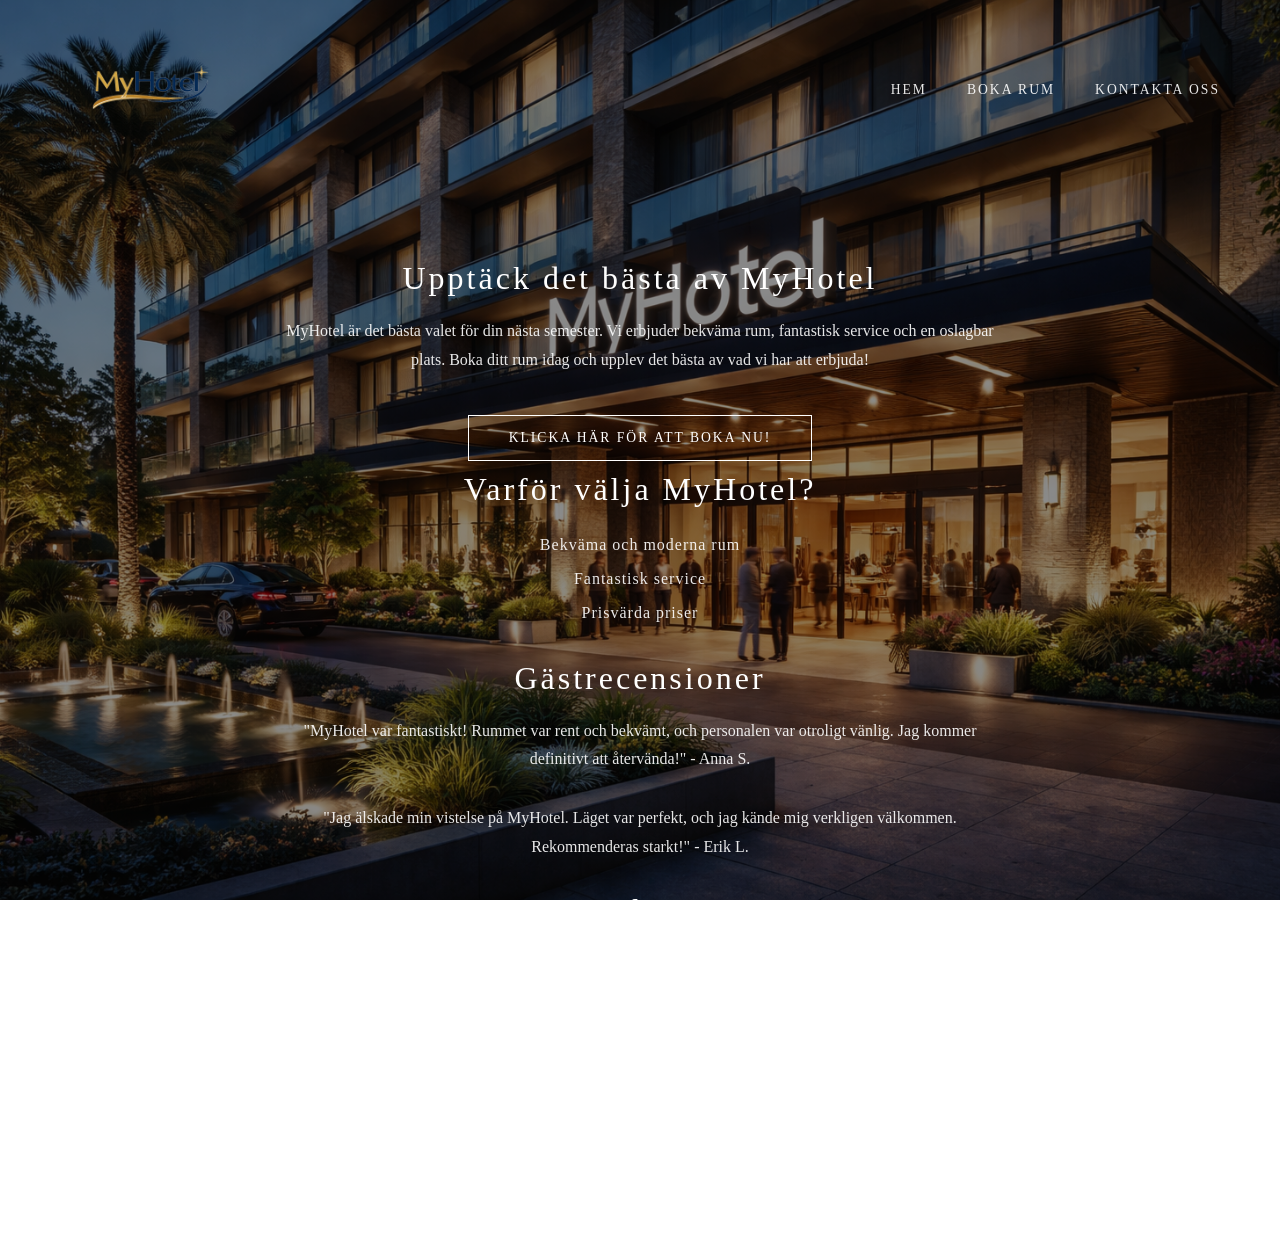
==== index.html @ addae260 "löste merge konflikt" ====
<!DOCTYPE html>
<html lang="sv">
<head>
    <meta charset="UTF-8">
    <meta name="viewport" content="width=device-width, initial-scale=1.0">
    <title>MyHotel</title>
    <link rel="stylesheet" href="styles.css">
</head>
<body>
    <header>
        <img src="img/logo.png" alt="MyHotel logga">
        <li>
            <a href="index.html">Hem</a>
            <a href="booking.html">Boka rum</a>
            <a href="contact.html">Kontakta oss</a>
        </li>
    </header>
    <main>
        <div>
            <h2>Upptäck det bästa av MyHotel</h2>
            <p>MyHotel är det bästa valet för din nästa semester. Vi erbjuder bekväma rum, fantastisk service och en oslagbar plats. Boka ditt rum idag och upplev det bästa av vad vi har att erbjuda!</p>
            <a href="booking.html">Klicka här för att boka nu!</a>
        </div>
        <div>
            <h2>Varför välja MyHotel?</h2>
            <ul>
                <li>Bekväma och moderna rum</li>
                <li>Fantastisk service</li>
                <li>Prisvärda priser</li>
            </ul>
        </div>
        <div>
            <h2>Gästrecensioner</h2>
            <p>"MyHotel var fantastiskt! Rummet var rent och bekvämt, och personalen var otroligt vänlig. Jag kommer definitivt att återvända!" - Anna S.</p>
            <p>"Jag älskade min vistelse på MyHotel. Läget var perfekt, och jag kände mig verkligen välkommen. Rekommenderas starkt!" - Erik L.</p>
        </div>
        <div>
            <h2>Kontakta oss</h2>
            <p>Har du frågor eller behöver hjälp? Tveka inte att kontakta oss! Vi är här för att göra din vistelse så bekväm som möjligt.</p>
            <a href="contact.html">Kontakta oss</a>
        </div>
    </main>
    <footer>
        <p>&copy; 2024 MyHotel. Alla rättigheter förbehållna.</p>
    </footer>
</body>
</html>
---- styles.css ----
* {
    margin: 0;
    padding: 0;
    box-sizing: border-box;
}

body {
    background-image: url(img/hotel.png);
    background-size: cover;
    background-position: center;
    background-repeat: no-repeat;
    background-attachment: fixed;
    font-family: Georgia, serif;
    color: white;
}

body::before {
  content: '';
  position: fixed;
  inset: 0;
  background: rgba(0, 0, 0, 0.45);
  z-index: 0;
}

header, main, footer {
  position: relative;
  z-index: 1;
}

header {
  display: flex;
  justify-content: space-between;
  align-items: center;
  padding: 30px 60px;
  background: transparent;
}

header img {
  height: 120px;
  width: auto;
}

header li {
  list-style: none;
  display: flex;
  gap: 40px;
}

header a {
  color: white;
  text-decoration: none;
  letter-spacing: 2px;
  text-transform: uppercase;
  font-size: 0.85rem;
  opacity: 0.9;
}

header a:hover {
  opacity: 1;
  border-bottom: 1px solid white;
}

main {
  max-width: 800px;
  margin: 80px auto;
  padding: 0 40px;
  text-align: center;
}

main h2 {
  font-size: 2rem;
  font-weight: 300;
  letter-spacing: 3px;
  margin-bottom: 20px;
}

main p {
  font-size: 1rem;
  line-height: 1.8;
  opacity: 0.9;
  margin-bottom: 30px;
}

main ul {
  list-style: none;
  margin-bottom: 30px;
}

main ul li {
  padding: 8px 0;
  letter-spacing: 1px;
  opacity: 0.9;
}

main a {
  display: inline-block;
  padding: 14px 40px;
  border: 1px solid white;
  color: white;
  text-decoration: none;
  letter-spacing: 2px;
  text-transform: uppercase;
  font-size: 0.85rem;
  margin: 10px;
  transition: background 0.3s, color 0.3s;
}

main a:hover {
  background: white;
  color: black;
}

footer {
  text-align: center;
  padding: 30px;
  opacity: 0.7;
  font-size: 0.85rem;
  letter-spacing: 1px;
}
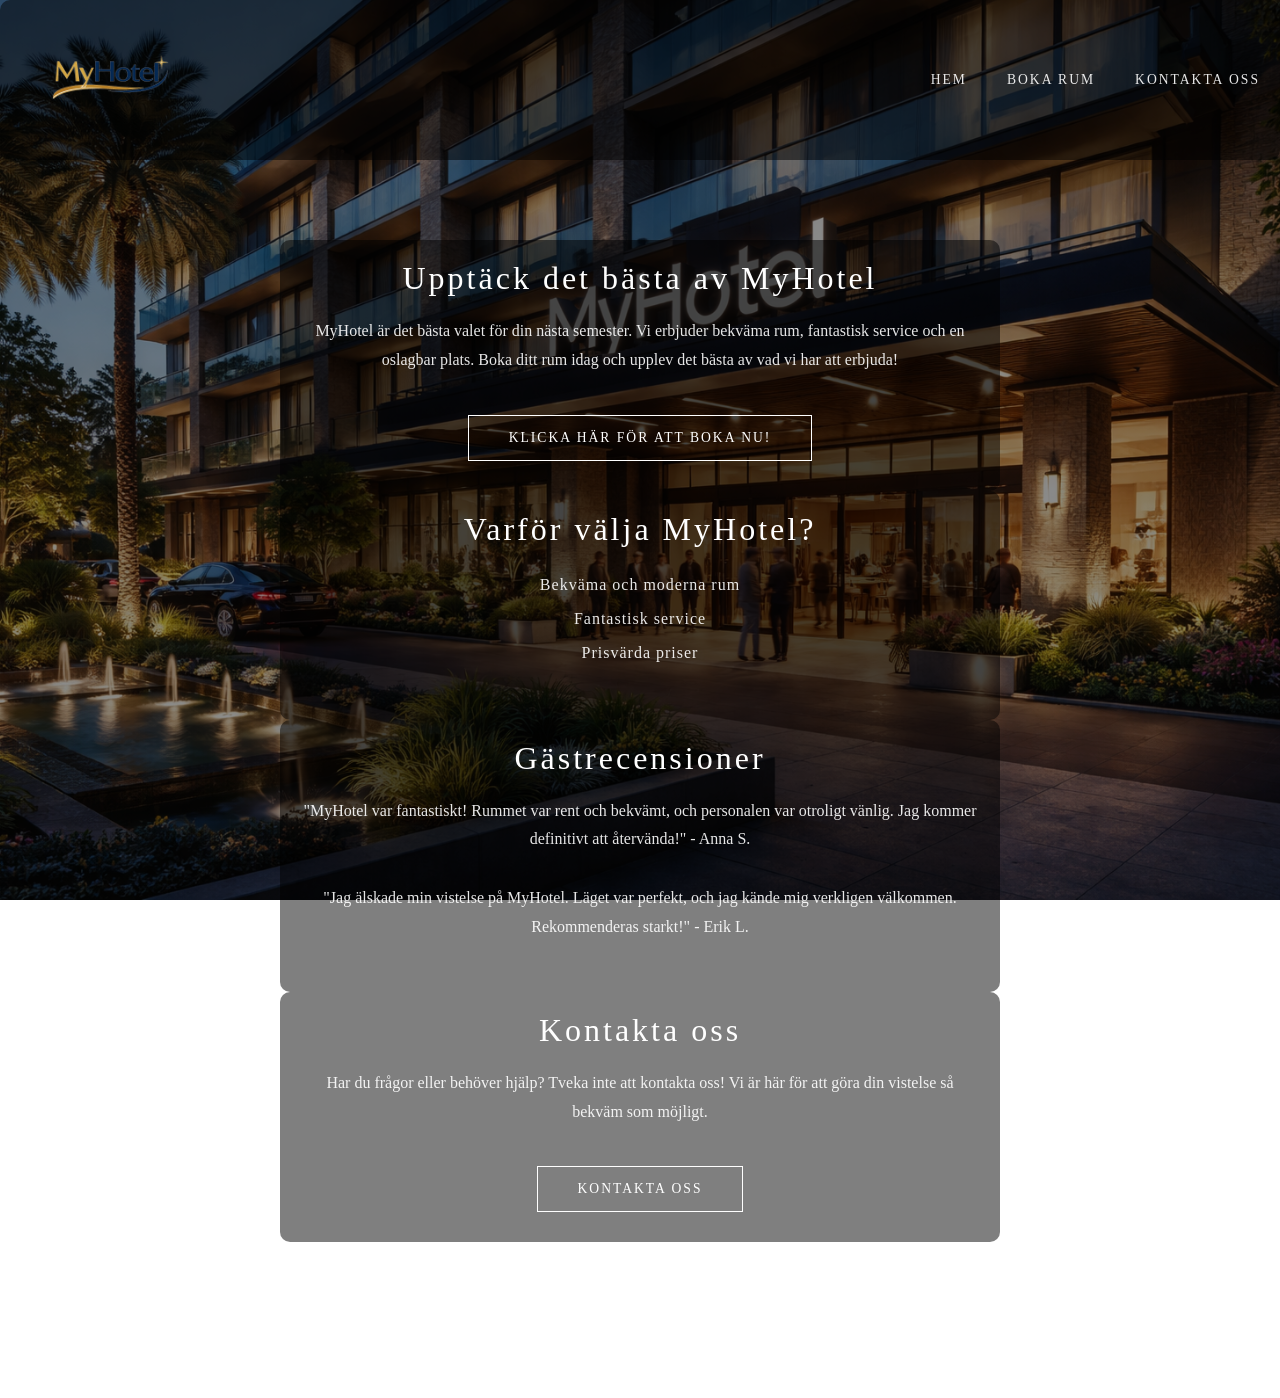
==== commit 0ccd6a2c: "La till bakgrund till div-blocks så att texten blir mer läsbar" ====
--- a/index.html
+++ b/index.html
@@ -7,7 +7,7 @@
     <link rel="stylesheet" href="styles.css">
 </head>
 <body>
-    <header>
+    <header class="block">
         <img src="img/logo.png" alt="MyHotel logga">
         <li>
             <a href="index.html">Hem</a>
@@ -16,12 +16,12 @@
         </li>
     </header>
     <main>
-        <div>
+        <div class="block">
             <h2>Upptäck det bästa av MyHotel</h2>
             <p>MyHotel är det bästa valet för din nästa semester. Vi erbjuder bekväma rum, fantastisk service och en oslagbar plats. Boka ditt rum idag och upplev det bästa av vad vi har att erbjuda!</p>
             <a href="booking.html">Klicka här för att boka nu!</a>
         </div>
-        <div>
+        <div class="block">
             <h2>Varför välja MyHotel?</h2>
             <ul>
                 <li>Bekväma och moderna rum</li>
@@ -29,19 +29,19 @@
                 <li>Prisvärda priser</li>
             </ul>
         </div>
-        <div>
+        <div class="block">
             <h2>Gästrecensioner</h2>
             <p>"MyHotel var fantastiskt! Rummet var rent och bekvämt, och personalen var otroligt vänlig. Jag kommer definitivt att återvända!" - Anna S.</p>
             <p>"Jag älskade min vistelse på MyHotel. Läget var perfekt, och jag kände mig verkligen välkommen. Rekommenderas starkt!" - Erik L.</p>
         </div>
-        <div>
+        <div class="block">
             <h2>Kontakta oss</h2>
             <p>Har du frågor eller behöver hjälp? Tveka inte att kontakta oss! Vi är här för att göra din vistelse så bekväm som möjligt.</p>
             <a href="contact.html">Kontakta oss</a>
         </div>
     </main>
     <footer>
-        <p>&copy; 2024 MyHotel. Alla rättigheter förbehållna.</p>
+        <p>&copy; 2026 MyHotel. Alla rättigheter förbehållna.</p>
     </footer>
 </body>
 </html>
--- a/styles.css
+++ b/styles.css
@@ -117,3 +117,9 @@
   font-size: 0.85rem;
   letter-spacing: 1px;
 }
+
+.block {
+    background: rgba(0, 0, 0, 0.5);
+    padding: 20px;
+    border-radius: 10px;
+}
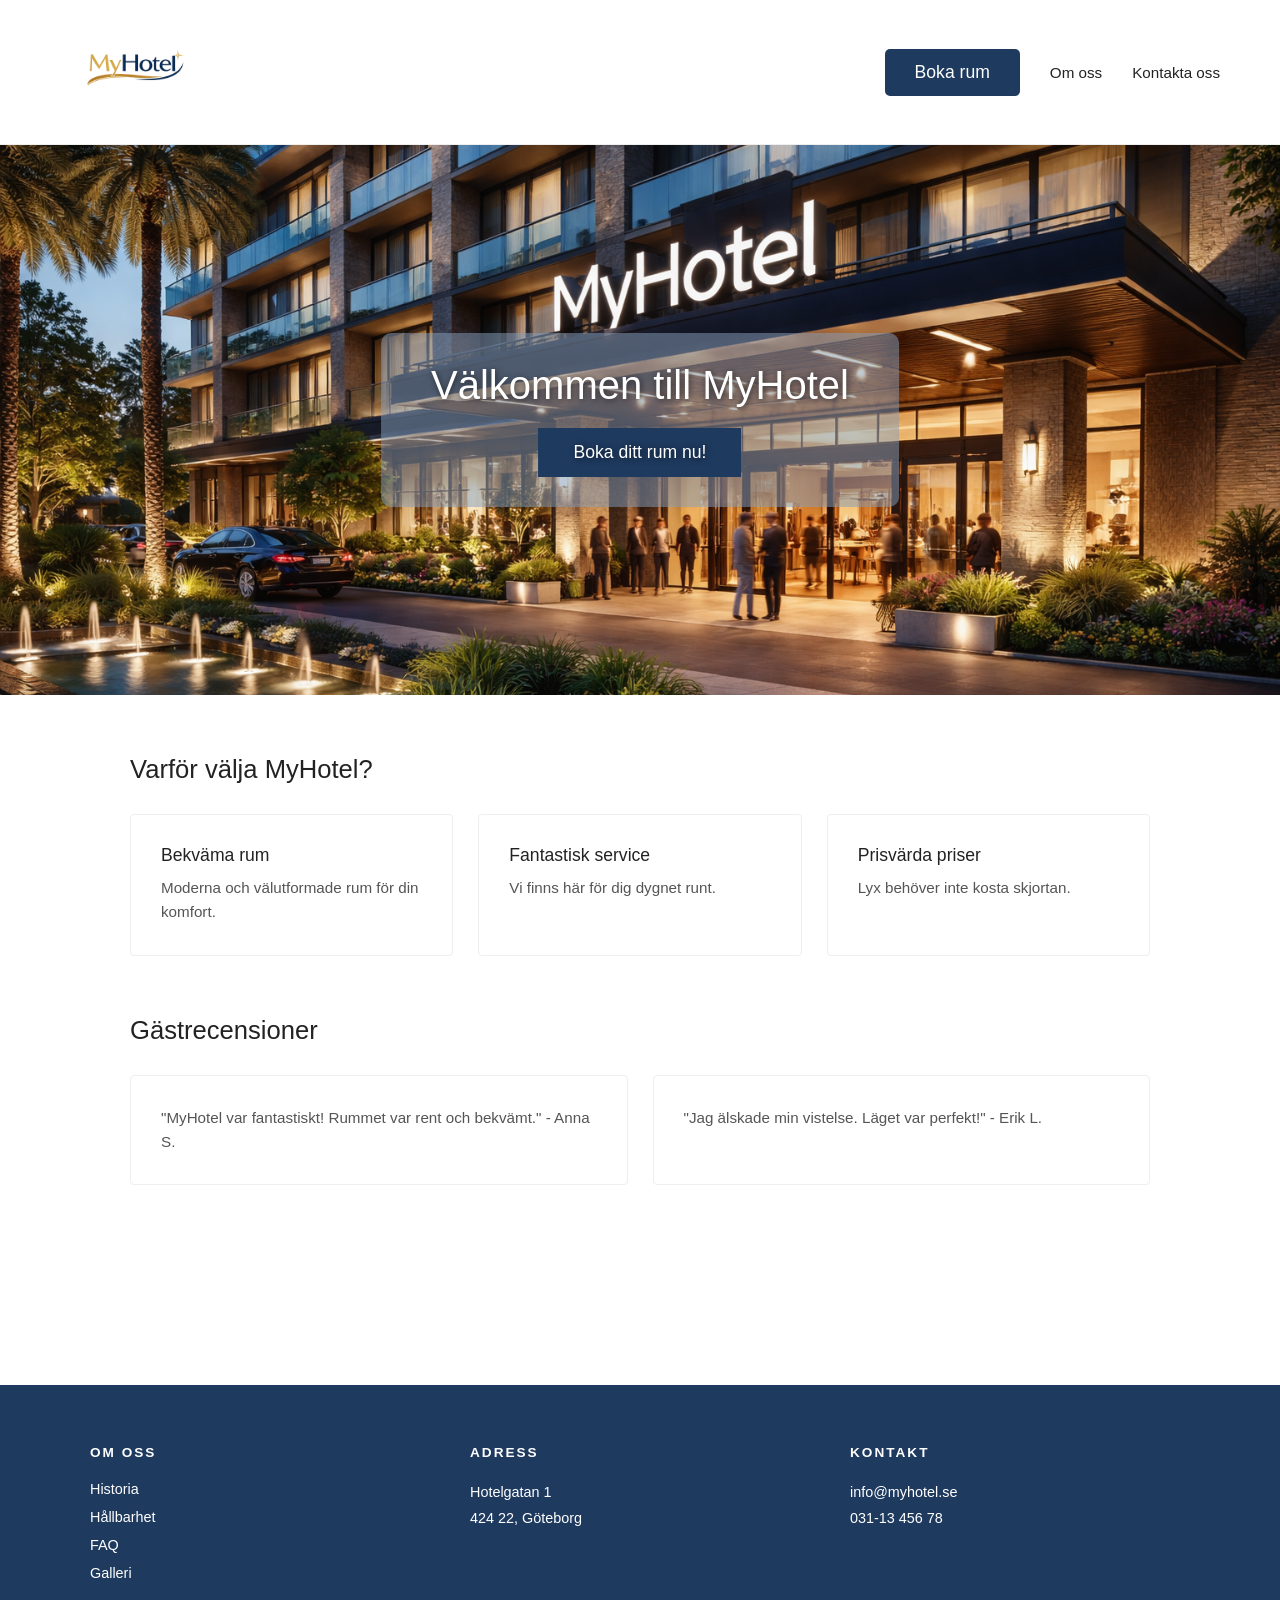
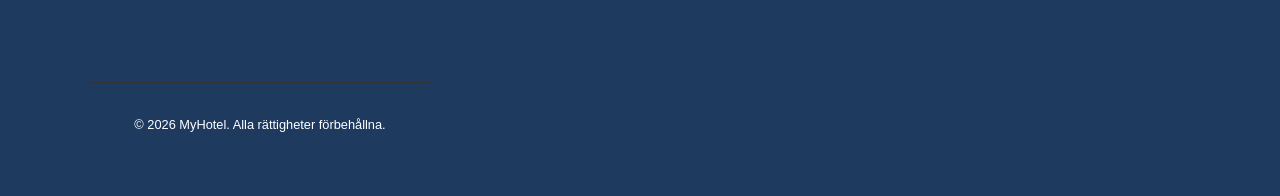
==== commit 61443f2c: "Ändrat designen och lagt till cards på framsidan och ändrat navbaren." ====
--- a/index.html
+++ b/index.html
@@ -7,41 +7,83 @@
     <link rel="stylesheet" href="styles.css">
 </head>
 <body>
-    <header class="block">
+
+  <header>
+    <a href="index.html">
         <img src="img/logo.png" alt="MyHotel logga">
-        <li>
-            <a href="index.html">Hem</a>
-            <a href="booking.html">Boka rum</a>
-            <a href="contact.html">Kontakta oss</a>
-        </li>
-    </header>
-    <main>
-        <div class="block">
-            <h2>Upptäck det bästa av MyHotel</h2>
-            <p>MyHotel är det bästa valet för din nästa semester. Vi erbjuder bekväma rum, fantastisk service och en oslagbar plats. Boka ditt rum idag och upplev det bästa av vad vi har att erbjuda!</p>
-            <a href="booking.html">Klicka här för att boka nu!</a>
+    </a>  
+    <nav>
+      <a href="booking.html" class="btn-nav">Boka rum</a>
+      <a href="about.html">Om oss</a>
+      <a href="contact.html">Kontakta oss</a>
+      
+    </nav>
+  </header>
+
+  <section class="hero">
+    <img src="img/hotel.png" alt="MyHotel">
+    <div class="hero-text">
+      <h1>Välkommen till MyHotel</h1>
+      <a href="booking.html" class="btn">Boka ditt rum nu!</a>
+    </div>
+  </section>
+
+  <main>
+    <section class="cards">
+      <h2>Varför välja MyHotel?</h2>
+      <div class="card-grid">
+        <div class="card">
+          <h3>Bekväma rum</h3>
+          <p>Moderna och välutformade rum för din komfort.</p>
         </div>
-        <div class="block">
-            <h2>Varför välja MyHotel?</h2>
-            <ul>
-                <li>Bekväma och moderna rum</li>
-                <li>Fantastisk service</li>
-                <li>Prisvärda priser</li>
-            </ul>
+        <div class="card">
+          <h3>Fantastisk service</h3>
+          <p>Vi finns här för dig dygnet runt.</p>
         </div>
-        <div class="block">
-            <h2>Gästrecensioner</h2>
-            <p>"MyHotel var fantastiskt! Rummet var rent och bekvämt, och personalen var otroligt vänlig. Jag kommer definitivt att återvända!" - Anna S.</p>
-            <p>"Jag älskade min vistelse på MyHotel. Läget var perfekt, och jag kände mig verkligen välkommen. Rekommenderas starkt!" - Erik L.</p>
+        <div class="card">
+          <h3>Prisvärda priser</h3>
+          <p>Lyx behöver inte kosta skjortan.</p>
         </div>
-        <div class="block">
-            <h2>Kontakta oss</h2>
-            <p>Har du frågor eller behöver hjälp? Tveka inte att kontakta oss! Vi är här för att göra din vistelse så bekväm som möjligt.</p>
-            <a href="contact.html">Kontakta oss</a>
+      </div>
+    </section>
+
+    <section class="reviews">
+      <h2>Gästrecensioner</h2>
+      <div class="card-grid">
+        <div class="card">
+          <p>"MyHotel var fantastiskt! Rummet var rent och bekvämt." - Anna S.</p>
         </div>
-    </main>
-    <footer>
-        <p>&copy; 2026 MyHotel. Alla rättigheter förbehållna.</p>
-    </footer>
+        <div class="card">
+          <p>"Jag älskade min vistelse. Läget var perfekt!" - Erik L.</p>
+        </div>
+      </div>
+    </section>
+    
+  </main>
+
+  <footer>
+  <div class="footer-grid">
+    <div class="footer-col">
+        
+      <h4>Om oss</h4>
+      <ul>
+        <li><a href="#">Historia</a></li>
+        <li><a href="#">Hållbarhet</a></li>
+        <li><a href="#">FAQ</a></li>
+        <li><a href="#">Galleri</a></li>
+      </ul>
+    </div>
+    <div class="footer-col">
+      <h4>Adress</h4>
+      <p>Hotelgatan 1</p>
+      <p>424 22, Göteborg</p>
+    </div>
+    <div class="footer-col">
+      <h4>Kontakt</h4>
+      <p>info@myhotel.se<br>031-13 456 78</p>
+    </div>
+  <p class="footer-bottom">&copy; 2026 MyHotel. Alla rättigheter förbehållna.</p>
+</footer>
+
 </body>
 </html>
--- a/styles.css
+++ b/styles.css
@@ -1,125 +1,193 @@
 * {
-    margin: 0;
-    padding: 0;
-    box-sizing: border-box;
+  margin: 0;
+  padding: 0;
+  box-sizing: border-box;
 }
 
 body {
-    background-image: url(img/hotel.png);
-    background-size: cover;
-    background-position: center;
-    background-repeat: no-repeat;
-    background-attachment: fixed;
-    font-family: Georgia, serif;
-    color: white;
-}
-
-body::before {
-  content: '';
-  position: fixed;
-  inset: 0;
-  background: rgba(0, 0, 0, 0.45);
-  z-index: 0;
-}
-
-header, main, footer {
-  position: relative;
-  z-index: 1;
+  font-family: Arial, sans-serif;
+  background: #fff;
+  color: #222;
 }
 
 header {
   display: flex;
   justify-content: space-between;
   align-items: center;
-  padding: 30px 60px;
-  background: transparent;
+  padding: 20px 60px;
+  border-bottom: 1px solid #eee;
 }
 
 header img {
-  height: 120px;
+  height: 100px;
   width: auto;
 }
 
-header li {
-  list-style: none;
+nav {
   display: flex;
-  gap: 40px;
+  gap: 30px;
+  align-items: center;
 }
 
-header a {
+nav a {
+  text-decoration: none;
+  color: #222;
+  font-size: 0.95rem;
+}
+
+nav a:hover {
+  text-decoration: underline;
+}
+
+nav a.btn-nav {
+  background: #1e3a5f;
+  color: white;
+  padding: 13px 30px;
+  border-radius: 5px;
+  font-size: 1.1rem;
+}
+
+nav a.btn-nav:hover {
+  background: #31598d; 
+  text-decoration: none;
+}
+
+.hero {
+  position: relative;
+  height: 550px;
+  overflow: hidden;
+}
+
+.hero img {
+  width: 100%;
+  height: 100%;
+  object-fit: cover;
+}
+
+.hero-text {
+  position: absolute;
+  top: 50%;
+  left: 50%;
+  transform: translate(-50%, -50%);
+  text-align: center;
+  color: white;
+  text-shadow: 1px 1px 6px rgba(0,0,0,0.6);
+  background: rgba(134, 159, 187, 0.514);
+  padding: 30px 50px;
+  border-radius: 10px;
+}
+
+.hero-text h1 {
+  font-size: 2.5rem;
+  font-weight: 400;
+  margin-bottom: 20px;
+}
+
+.btn {
+  display: inline-block;
+  padding: 14px 35px;
+  background: #1e3a5f;
   color: white;
   text-decoration: none;
-  letter-spacing: 2px;
-  text-transform: uppercase;
-  font-size: 0.85rem;
-  opacity: 0.9;
+  font-size: 1.1rem;
 }
 
-header a:hover {
-  opacity: 1;
-  border-bottom: 1px solid white;
+.btn:hover {
+  background: #31598d;
 }
 
 main {
-  max-width: 800px;
-  margin: 80px auto;
-  padding: 0 40px;
-  text-align: center;
+  max-width: 1100px;
+  margin: 0 auto;
+  padding: 60px 40px;
 }
 
 main h2 {
-  font-size: 2rem;
-  font-weight: 300;
-  letter-spacing: 3px;
+  font-size: 1.6rem;
+  font-weight: 400;
+  margin-bottom: 30px;
+}
+
+.card-grid {
+  display: grid;
+  grid-template-columns: repeat(3, 1fr);
+  gap: 25px;
+  margin-bottom: 60px;
+}
+
+.reviews .card-grid {
+  grid-template-columns: repeat(2, 1fr);
+}
+
+.card {
+  border: 1px solid #eee;
+  padding: 30px;
+  border-radius: 4px;
+}
+
+.card h3 {
+  font-size: 1.1rem;
+  font-weight: 500;
+  margin-bottom: 10px;
+}
+
+.card p {
+  font-size: 0.95rem;
+  color: #555;
+  line-height: 1.6;
+}
+
+footer {
+  background: #1e3a5f;
+  color: #ffffff;
+  padding: 60px;
+  margin-top: 80px;
+}
+
+.footer-grid {
+  display: grid;
+  grid-template-columns: repeat(3, 1fr);
+  gap: 40px;
+  max-width: 1100px;
+  margin: 0 auto;
+}
+
+footer h4 {
+  color: white;
+  font-size: 0.85rem;
+  letter-spacing: 2px;
+  text-transform: uppercase;
   margin-bottom: 20px;
 }
 
-main p {
-  font-size: 1rem;
-  line-height: 1.8;
-  opacity: 0.9;
-  margin-bottom: 30px;
+footer ul {
+  list-style: none;
 }
 
-main ul {
-  list-style: none;
-  margin-bottom: 30px;
+footer ul li {
+  margin-bottom: 10px;
 }
 
-main ul li {
-  padding: 8px 0;
-  letter-spacing: 1px;
-  opacity: 0.9;
+footer a {
+  color: white;
+  text-decoration: none;
+  font-size: 0.9rem;
 }
 
-main a {
-  display: inline-block;
-  padding: 14px 40px;
-  border: 1px solid white;
-  color: white;
-  text-decoration: none;
-  letter-spacing: 2px;
-  text-transform: uppercase;
-  font-size: 0.85rem;
-  margin: 10px;
-  transition: background 0.3s, color 0.3s;
+footer a:hover {
+  color: #ccc;
 }
 
-main a:hover {
-  background: white;
-  color: black;
+footer p {
+  font-size: 0.9rem;
+  line-height: 1.8;
 }
 
-footer {
+.footer-bottom {
   text-align: center;
-  padding: 30px;
-  opacity: 0.7;
-  font-size: 0.85rem;
-  letter-spacing: 1px;
-}
-
-.block {
-    background: rgba(0, 0, 0, 0.5);
-    padding: 20px;
-    border-radius: 10px;
-}
+  margin-top: 50px;
+  padding-top: 30px;
+  border-top: 1px solid #333333;
+  font-size: 0.8rem;
+  color: #ffffff;
+}
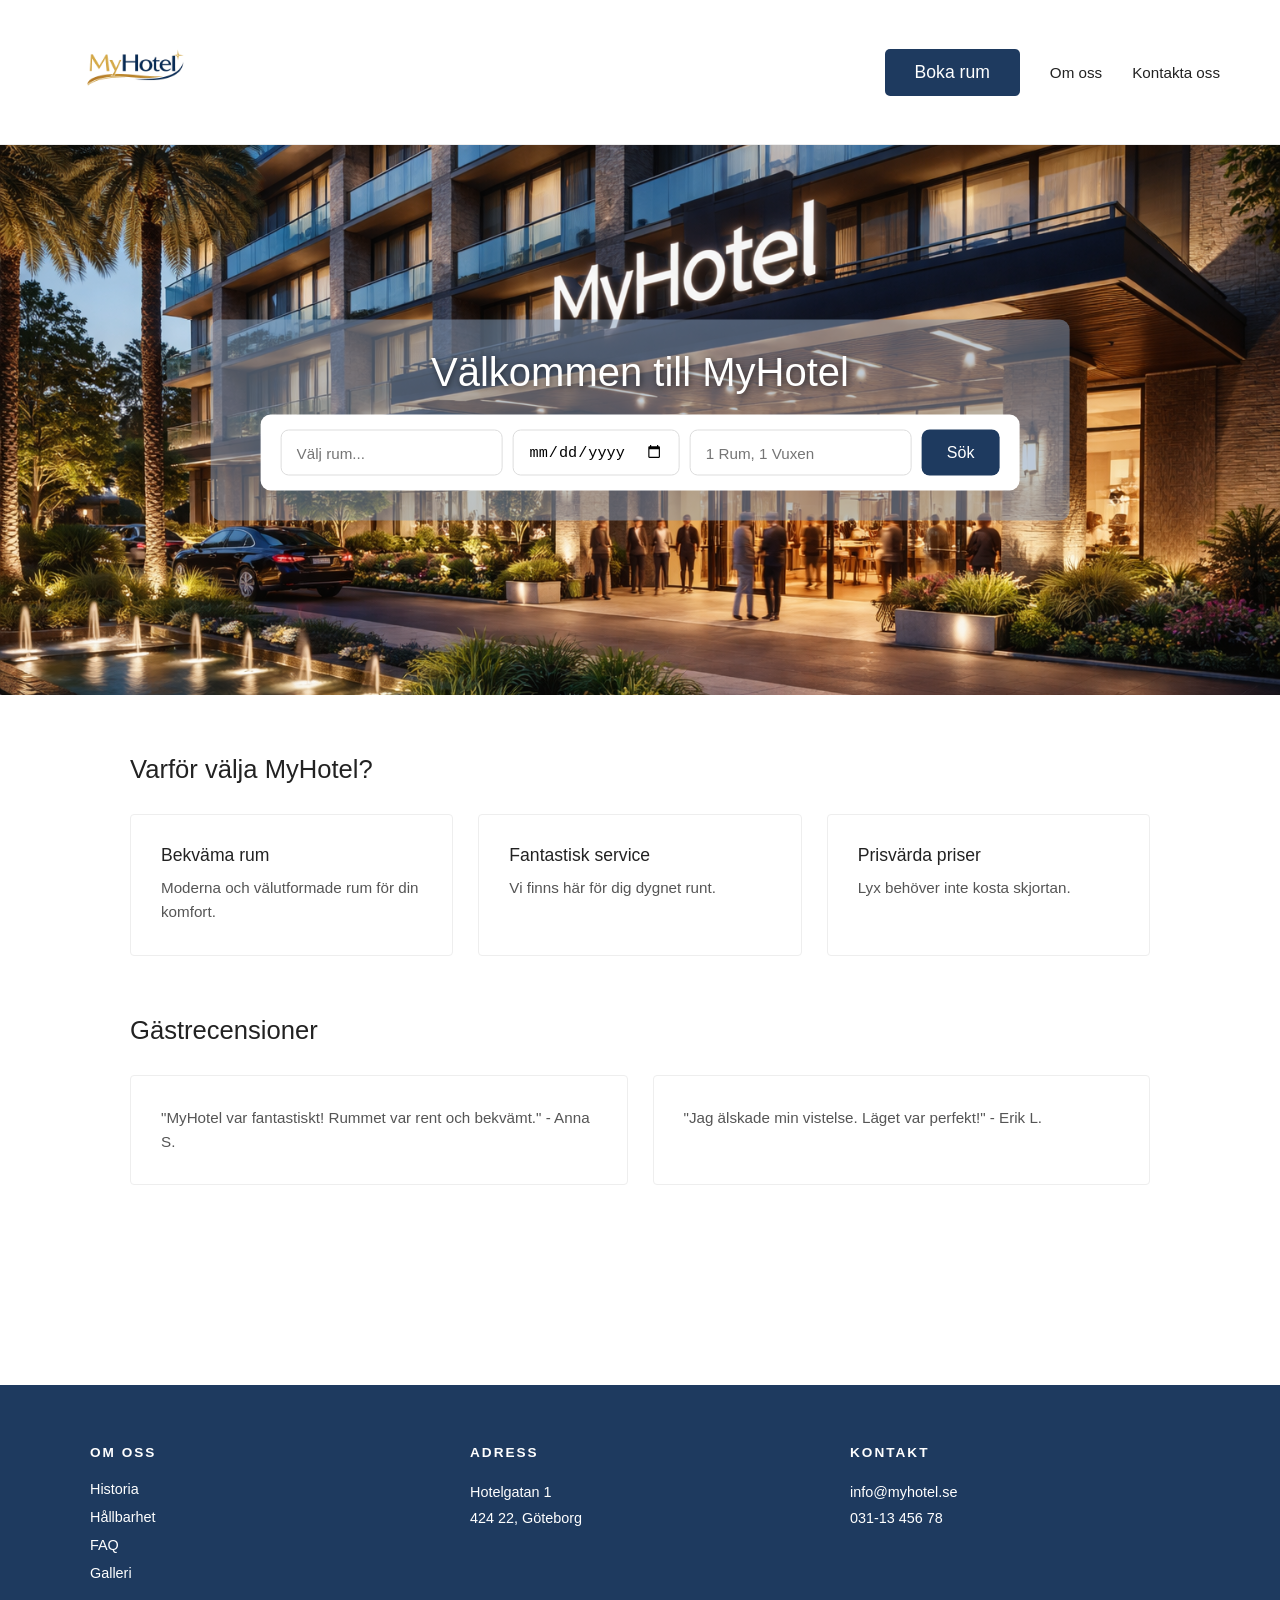
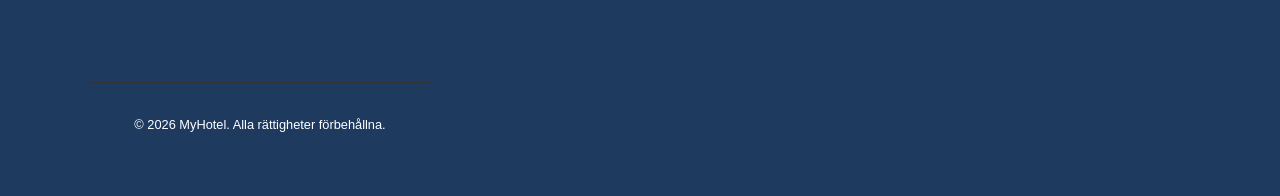
==== commit ffc8367b: "-Lagt till ny fält i hero med datum osv för att söka rum. -Påbörjat med booking.html" ====
--- a/index.html
+++ b/index.html
@@ -24,7 +24,12 @@
     <img src="img/hotel.png" alt="MyHotel">
     <div class="hero-text">
       <h1>Välkommen till MyHotel</h1>
-      <a href="booking.html" class="btn">Boka ditt rum nu!</a>
+      <div class="search-bar">
+        <input type="text" placeholder="Välj rum...">
+        <input type="date">
+        <input type="text" placeholder="1 Rum, 1 Vuxen">
+        <button>Sök</button>
+      </div>
     </div>
   </section>
 
--- a/styles.css
+++ b/styles.css
@@ -81,6 +81,38 @@
   font-size: 2.5rem;
   font-weight: 400;
   margin-bottom: 20px;
+}
+
+.search-bar {
+  display: flex;
+  gap: 10px;
+  background: white;
+  padding: 15px 20px;
+  border-radius: 10px;
+  margin-top: 20px;
+}
+
+.search-bar input {
+  flex: 1;
+  border: 1px solid #ddd;
+  border-radius: 8px;
+  padding: 12px 15px;
+  font-size: 0.95rem;
+  outline: none;
+}
+
+.search-bar button {
+  background: #1e3a5f;
+  color: white;
+  border: none;
+  border-radius: 8px;
+  padding: 12px 25px;
+  font-size: 1rem;
+  cursor: pointer;
+}
+
+.search-bar button:hover {
+  background: #31598d;
 }
 
 .btn {
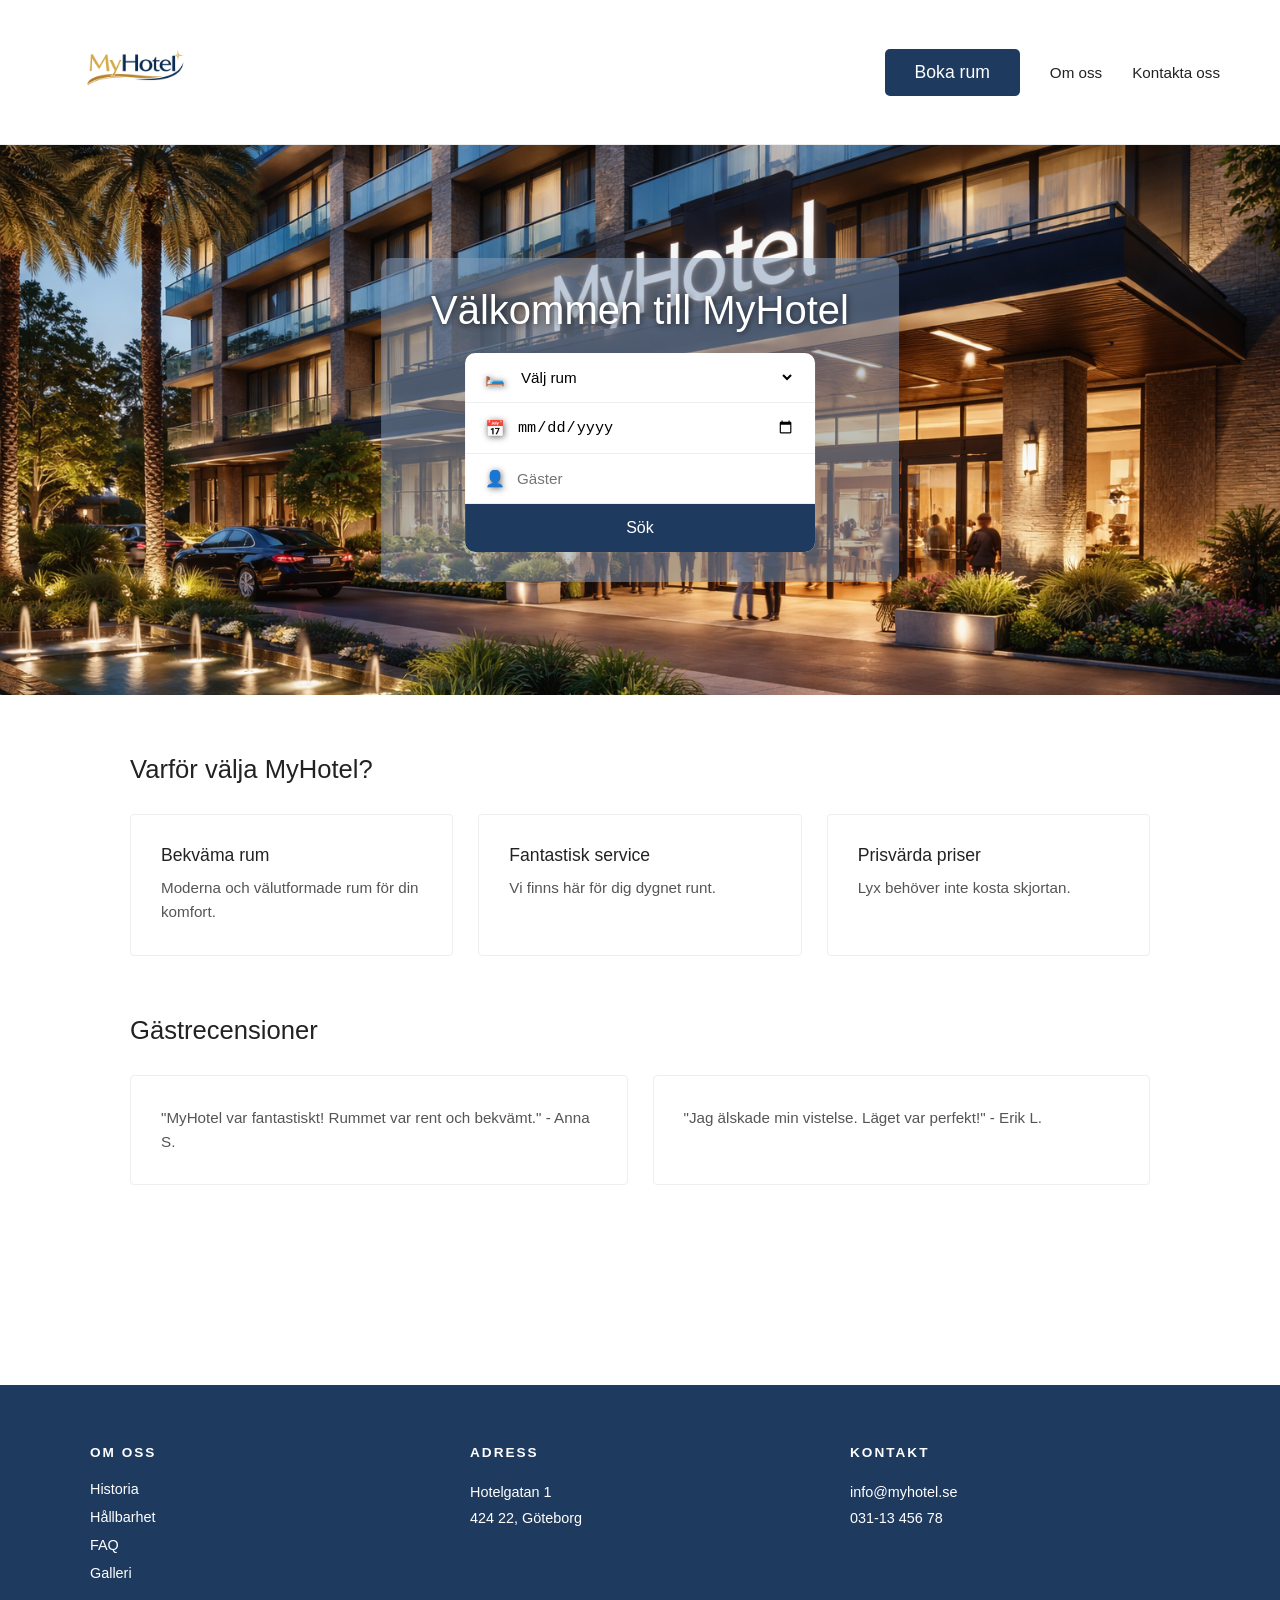
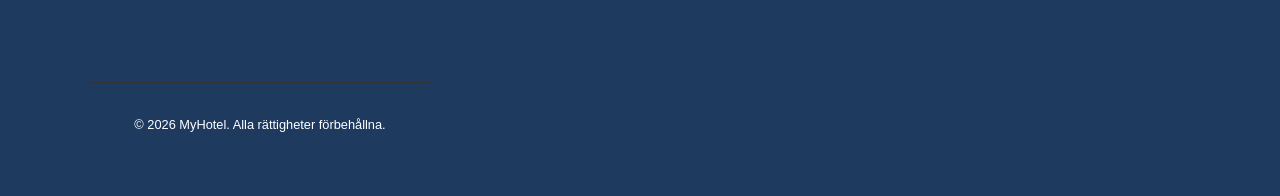
==== commit eb1c6c25: "-Ändrade i booking.html, la till hotellrum och cards med bilder och boka knapp. -Ändrade hero sektio" ====
--- a/index.html
+++ b/index.html
@@ -24,12 +24,27 @@
     <img src="img/hotel.png" alt="MyHotel">
     <div class="hero-text">
       <h1>Välkommen till MyHotel</h1>
-      <div class="search-bar">
-        <input type="text" placeholder="Välj rum...">
-        <input type="date">
-        <input type="text" placeholder="1 Rum, 1 Vuxen">
-        <button>Sök</button>
-      </div>
+      <form action="booking.html">
+        <div class="search-bar">
+          <div class="search-field">
+            <span>🛏️</span>
+            <select>
+              <option value="">Välj rum</option>
+              <option value="standard">Standard</option>
+              <option value="deluxe">Deluxe</option>
+            </select>
+          </div>
+          <div class="search-field">
+            <span>📅</span>
+            <input type="date">
+          </div>
+          <div class="search-field">
+            <span>👤</span>
+            <input type="text" placeholder="Gäster">
+          </div>
+          <button type="submit">Sök</button>
+        </div>
+      </form>
     </div>
   </section>
 
--- a/styles.css
+++ b/styles.css
@@ -85,34 +85,49 @@
 
 .search-bar {
   display: flex;
-  gap: 10px;
+  flex-direction: column;
   background: white;
-  padding: 15px 20px;
   border-radius: 10px;
   margin-top: 20px;
-}
-
-.search-bar input {
-  flex: 1;
-  border: 1px solid #ddd;
-  border-radius: 8px;
-  padding: 12px 15px;
-  font-size: 0.95rem;
+  overflow: hidden;
+  width: 350px;
+  margin: 0 auto;
+}
+
+.search-field {
+  display: flex;
+  align-items: center;
+  gap: 12px;
+  padding: 15px 20px;
+  border-bottom: 1px solid #eee;
+}
+
+.search-field input {
+  border: none;
   outline: none;
+  font-size: 0.95rem;
+  width: 100%;
 }
 
 .search-bar button {
   background: #1e3a5f;
   color: white;
   border: none;
-  border-radius: 8px;
-  padding: 12px 25px;
+  padding: 15px;
   font-size: 1rem;
   cursor: pointer;
 }
 
 .search-bar button:hover {
   background: #31598d;
+}
+.search-field select {
+  border: none;
+  outline: none;
+  font-size: 0.95rem;
+  width: 100%;
+  background: white;
+  cursor: pointer;
 }
 
 .btn {
@@ -167,6 +182,89 @@
   font-size: 0.95rem;
   color: #555;
   line-height: 1.6;
+}
+
+.rooms {
+  max-width: 1100px;
+  margin: 60px auto;
+  padding: 0 40px;
+  display: flex;
+  flex-direction: column;
+  gap: 20px;
+}
+
+.room-card {
+  display: flex;
+  border: 1px solid #eee;
+  border-radius: 8px;
+  overflow: hidden;
+}
+
+.room-card img {
+  width: 300px;
+  height: 200px;
+  object-fit: cover;
+}
+
+.room-info {
+  flex: 1;
+  padding: 25px;
+}
+
+.room-info h3 {
+  font-size: 1.4rem;
+  font-weight: 500;
+  margin-bottom: 8px;
+}
+
+.room-info p {
+  color: #555;
+  margin-bottom: 12px;
+}
+
+.room-info ul {
+  list-style: none;
+  display: flex;
+  flex-direction: column;
+  gap: 5px;
+  color: #444;
+  font-size: 0.9rem;
+}
+
+.room-price {
+  display: flex;
+  flex-direction: column;
+  align-items: flex-end;
+  justify-content: center;
+  padding: 25px;
+  border-left: 1px solid #eee;
+  min-width: 160px;
+  gap: 5px;
+}
+
+.room-price p {
+  font-size: 0.85rem;
+  color: #555;
+}
+
+.room-price strong {
+  font-size: 1.3rem;
+  color: #222;
+}
+
+.btn-book {
+  background: #1e3a5f;
+  color: white;
+  border: none;
+  padding: 12px 25px;
+  border-radius: 6px;
+  font-size: 0.95rem;
+  cursor: pointer;
+  margin-top: 10px;
+}
+
+.btn-book:hover {
+  background: #31598d;
 }
 
 footer {
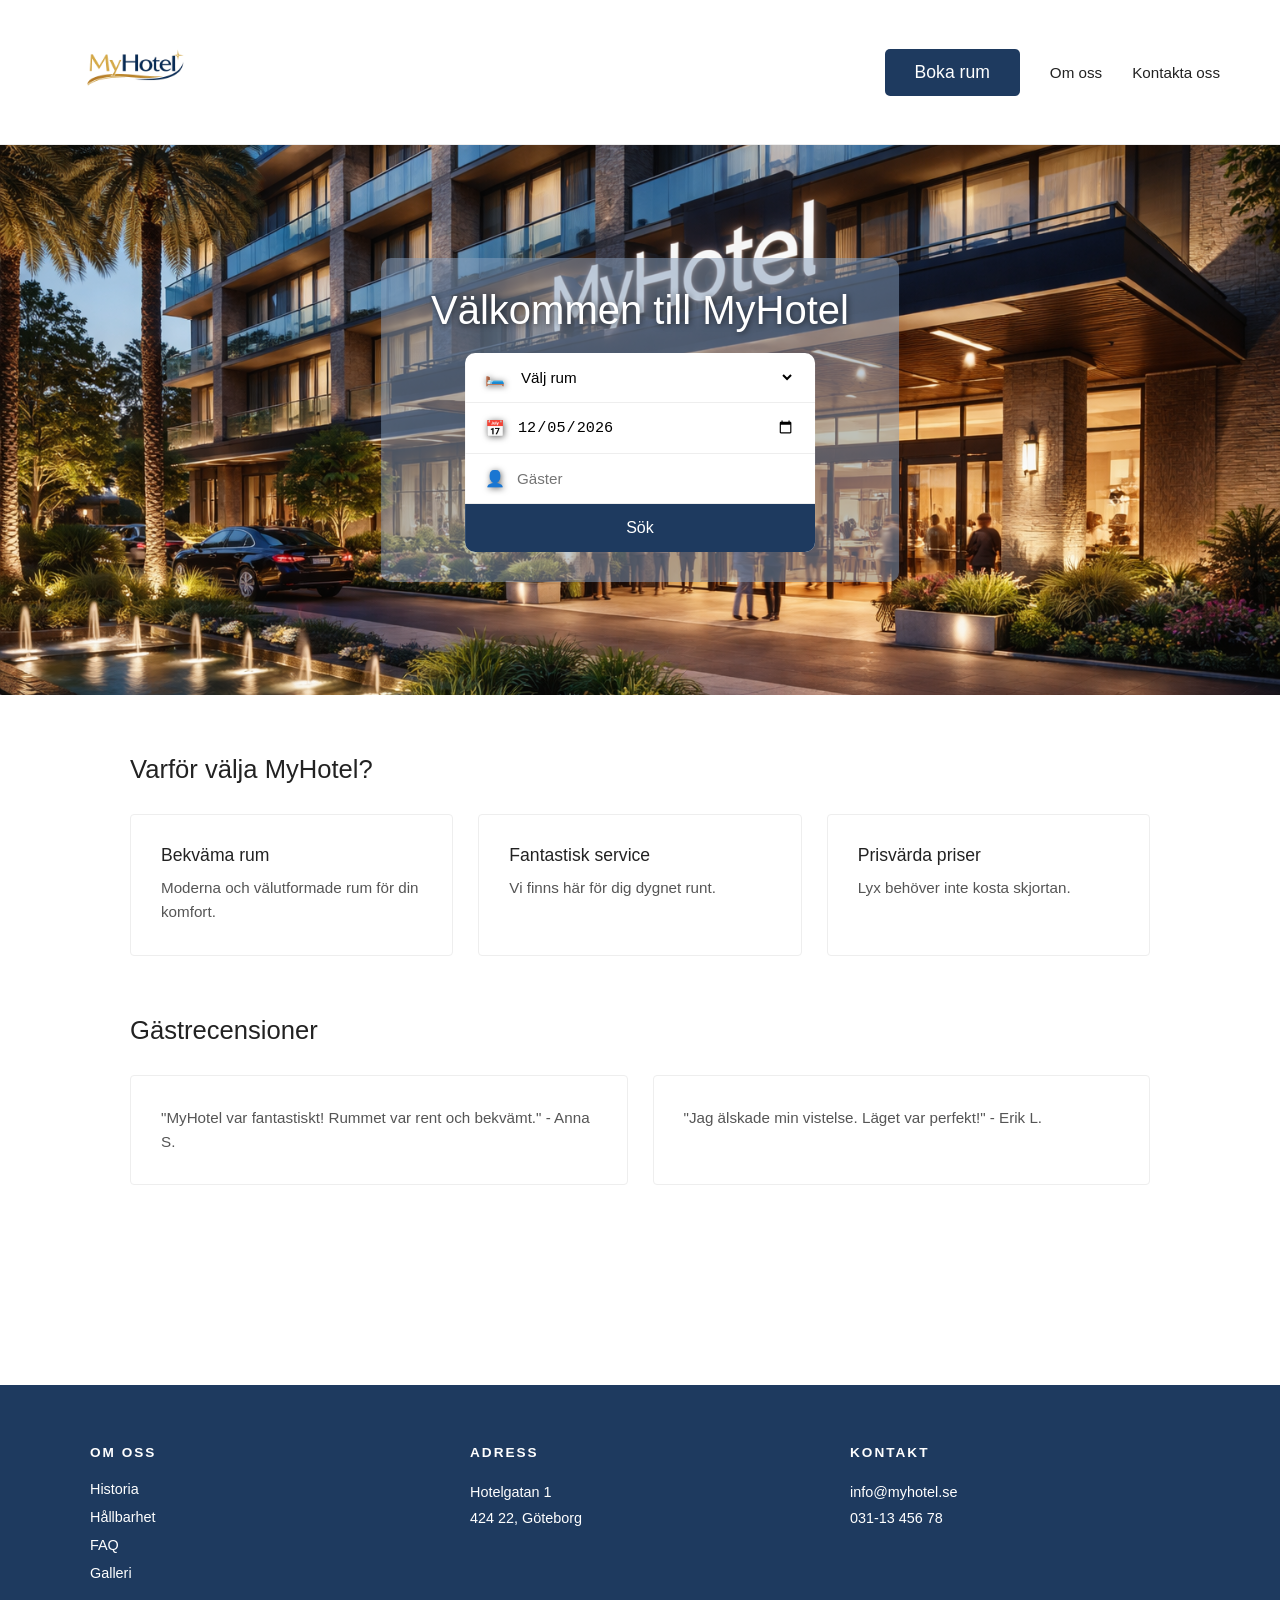
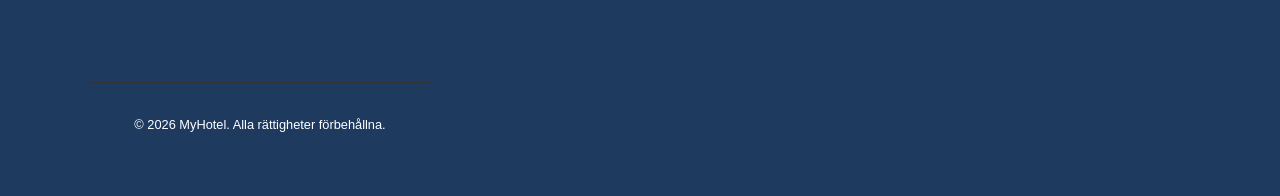
==== commit 88d2e9df: "-Lagt till JavaScript där bokningsbekräftelse visas med att gömma rummet och visa text och knapp til" ====
--- a/index.html
+++ b/index.html
@@ -104,6 +104,6 @@
     </div>
   <p class="footer-bottom">&copy; 2026 MyHotel. Alla rättigheter förbehållna.</p>
 </footer>
-
+<script src="app.js"></script>
 </body>
 </html>
--- a/styles.css
+++ b/styles.css
@@ -320,4 +320,33 @@
   border-top: 1px solid #333333;
   font-size: 0.8rem;
   color: #ffffff;
+}
+
+#confirmation {
+  text-align: center;
+  font-size: 1.5rem;
+  color: #1e3a5f;
+  margin: 60px auto 20px;
+}
+
+#confirmation-box {
+  text-align: center;
+  margin: 60px auto;
+}
+
+#back-btn {
+  display: block;
+  margin: 0 auto;
+  background: #1e3a5f;
+  color: white;
+  border: none;
+  padding: 14px 35px;
+  border-radius: 6px;
+  font-size: 1rem;
+  cursor: pointer;
+  text-decoration: none;
+}
+
+#back-btn:hover {
+  background: #31598d;
 }
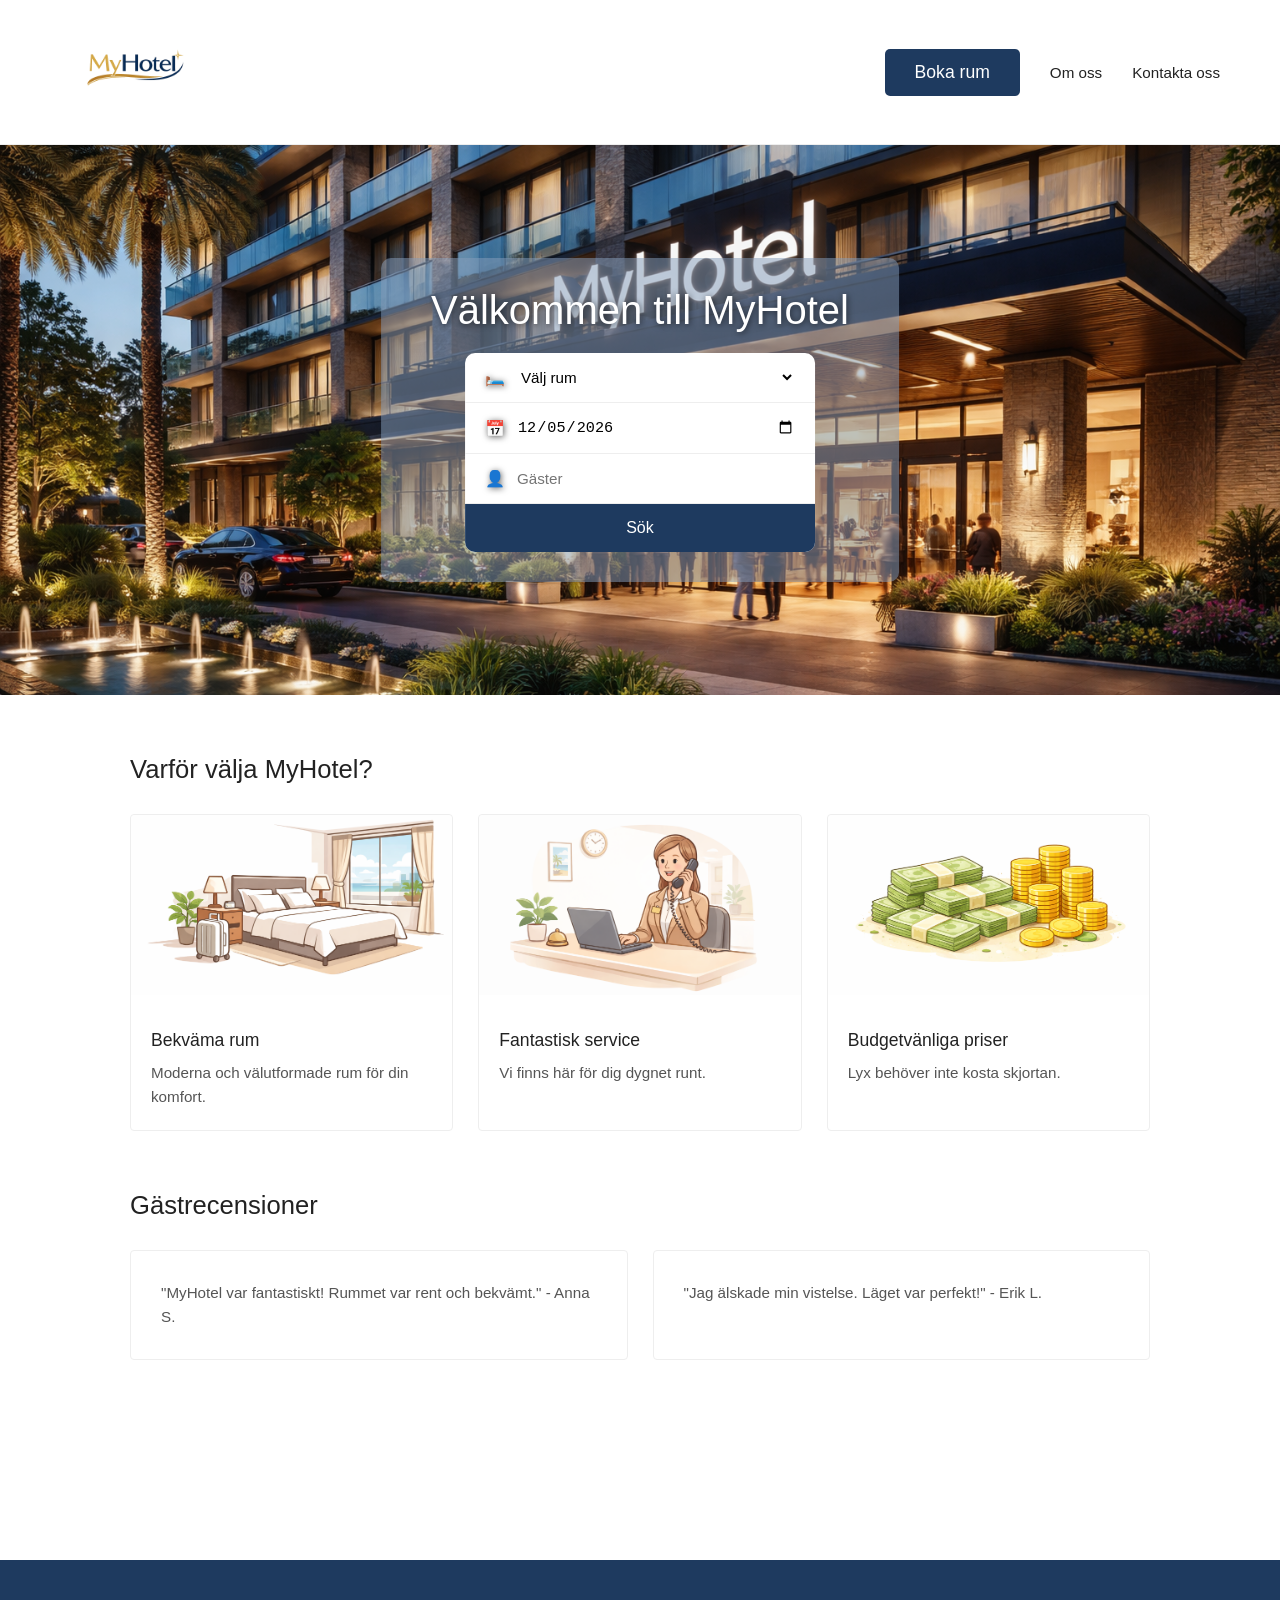
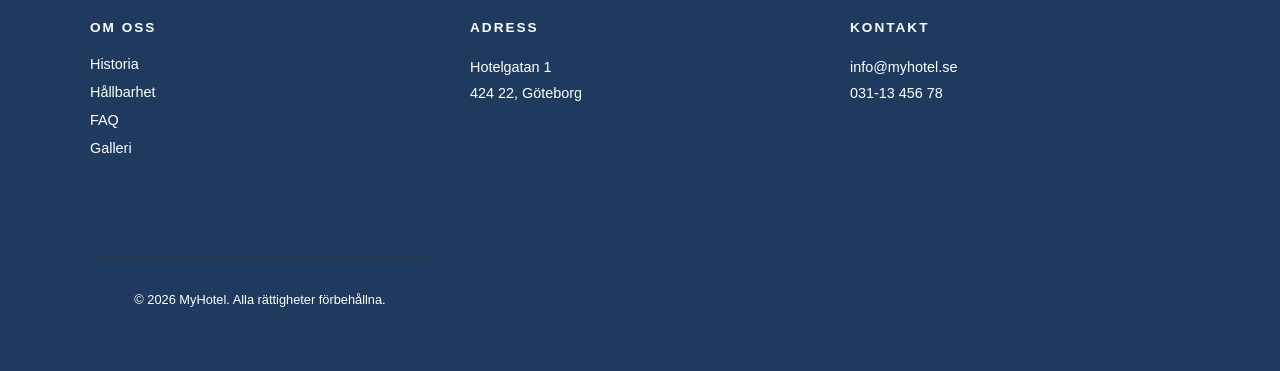
==== commit de85e283: "-Lagt till interaktioner i sökfältet med JavaScript där de nu uppfyller funktionerna(förutom datum) " ====
--- a/index.html
+++ b/index.html
@@ -28,7 +28,7 @@
         <div class="search-bar">
           <div class="search-field">
             <span>🛏️</span>
-            <select>
+            <select name="room">
               <option value="">Välj rum</option>
               <option value="standard">Standard</option>
               <option value="deluxe">Deluxe</option>
@@ -40,7 +40,7 @@
           </div>
           <div class="search-field">
             <span>👤</span>
-            <input type="text" placeholder="Gäster">
+            <input type="text" placeholder="Gäster" name="guests">
           </div>
           <button type="submit">Sök</button>
         </div>
@@ -53,15 +53,18 @@
       <h2>Varför välja MyHotel?</h2>
       <div class="card-grid">
         <div class="card">
+          <img src="img/rooms.png" alt="Bekväma rum">
           <h3>Bekväma rum</h3>
           <p>Moderna och välutformade rum för din komfort.</p>
         </div>
         <div class="card">
+          <img src="img/service.png" alt="Fantastisk service">
           <h3>Fantastisk service</h3>
           <p>Vi finns här för dig dygnet runt.</p>
         </div>
         <div class="card">
-          <h3>Prisvärda priser</h3>
+          <img src="img/budget.png" alt="Budgetvänliga priser">
+          <h3>Budgetvänliga priser</h3>
           <p>Lyx behöver inte kosta skjortan.</p>
         </div>
       </div>
--- a/styles.css
+++ b/styles.css
@@ -168,20 +168,46 @@
 
 .card {
   border: 1px solid #eee;
-  padding: 30px;
   border-radius: 4px;
+  overflow: hidden;
+  padding: 0;
+}
+
+.card img {
+  width: 100%;
+  height: 180px;
+  object-fit: cover;
+  display: block;
 }
 
 .card h3 {
   font-size: 1.1rem;
   font-weight: 500;
   margin-bottom: 10px;
+  padding: 20px 20px 0;
 }
 
 .card p {
   font-size: 0.95rem;
   color: #555;
   line-height: 1.6;
+  padding: 0 20px 20px;
+}
+
+.card img {
+  width: 100%;
+  height: 180px;
+  object-fit: cover;
+  border-radius: 4px 4px 0 0;
+  margin-bottom: 15px;
+}
+
+.reviews .card {
+  padding: 30px;
+}
+
+.reviews .card p {
+  padding: 0;
 }
 
 .rooms {
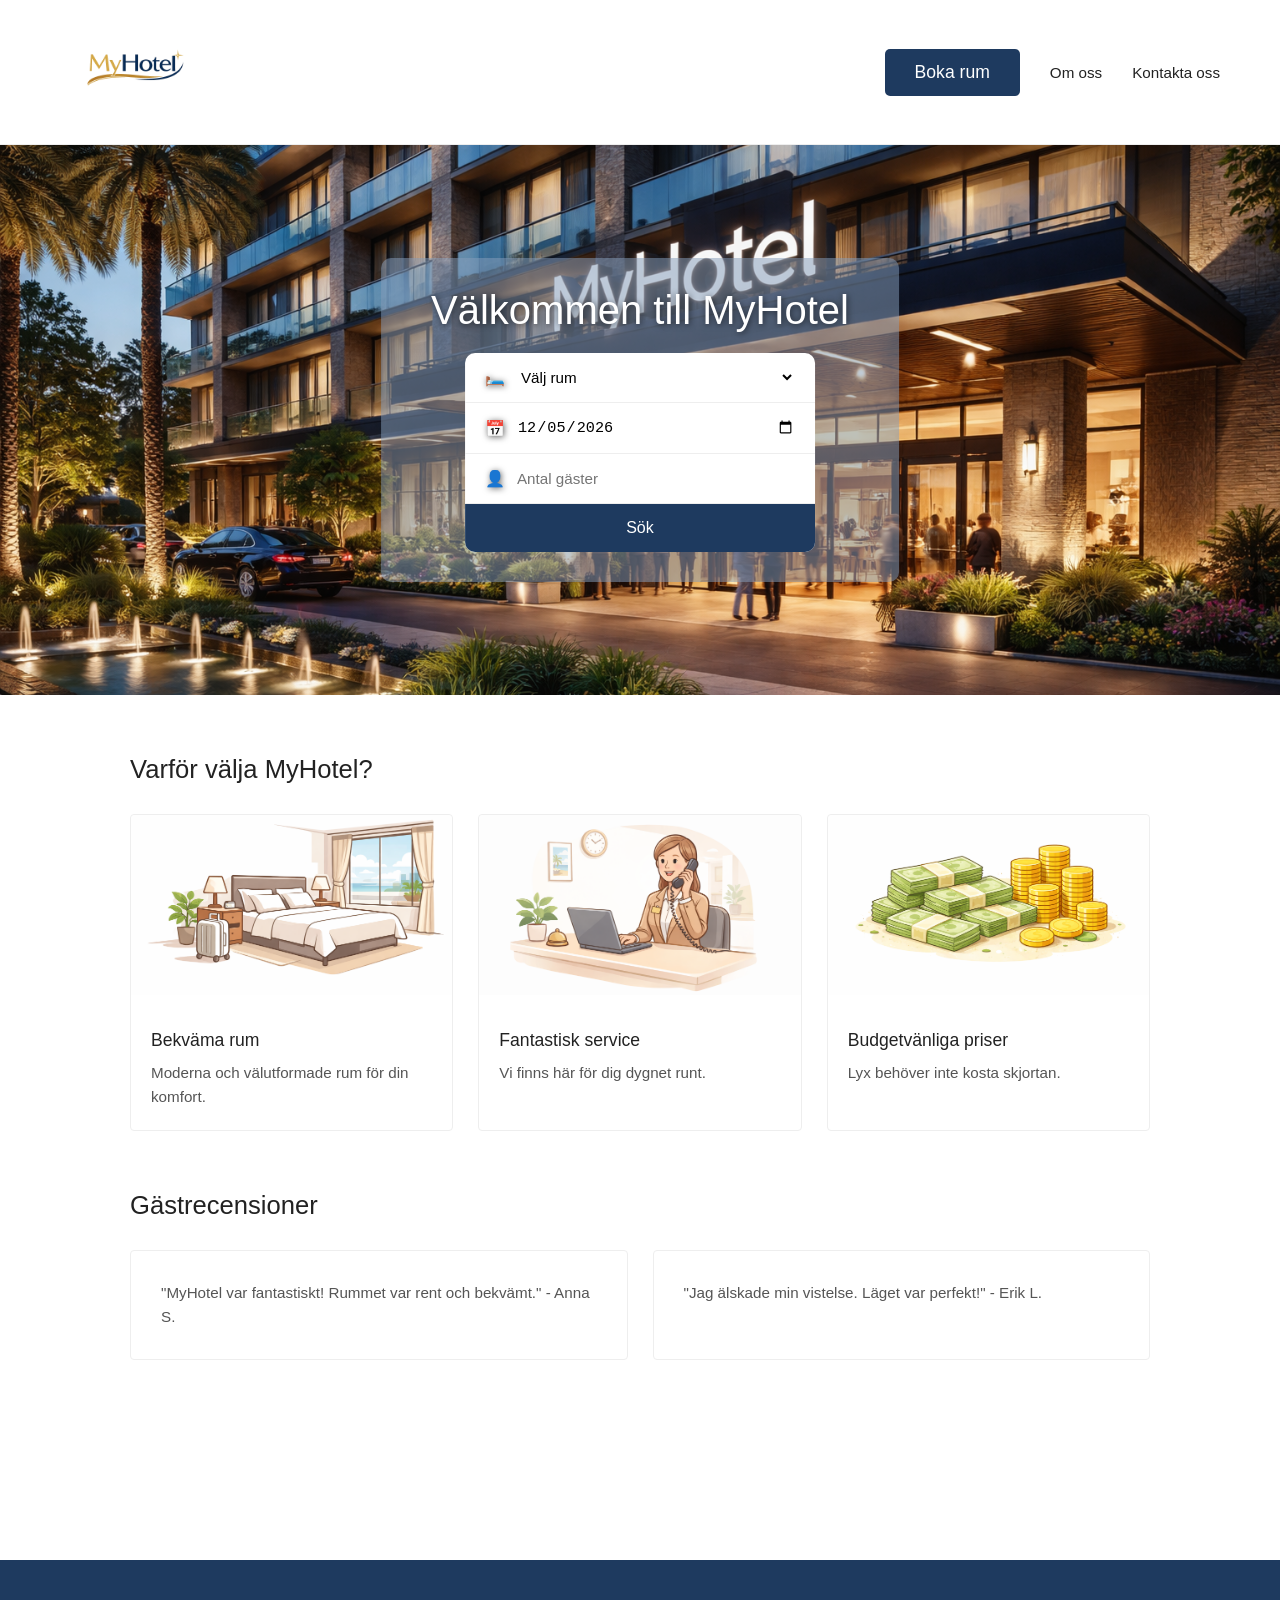
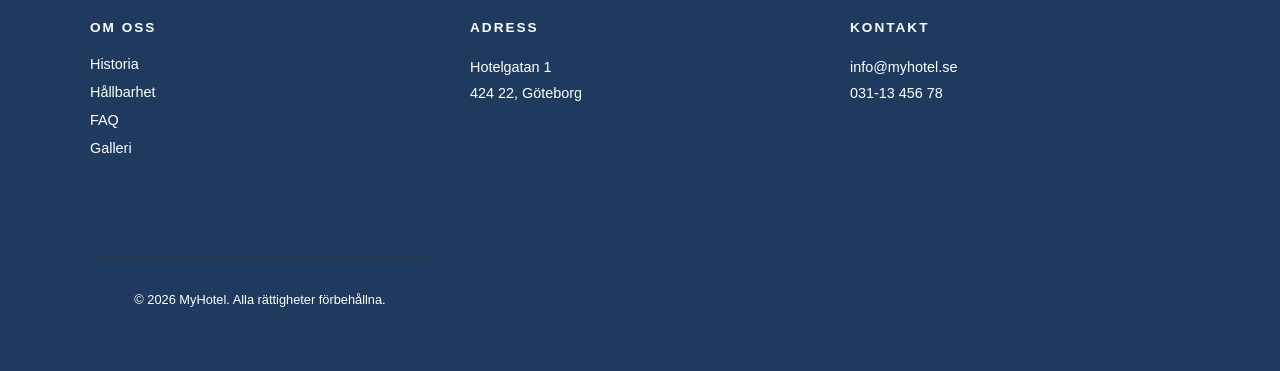
==== commit 9cbcab6b: "Små justeringar" ====
--- a/index.html
+++ b/index.html
@@ -16,7 +16,6 @@
       <a href="booking.html" class="btn-nav">Boka rum</a>
       <a href="about.html">Om oss</a>
       <a href="contact.html">Kontakta oss</a>
-      
     </nav>
   </header>
 
@@ -40,7 +39,7 @@
           </div>
           <div class="search-field">
             <span>👤</span>
-            <input type="text" placeholder="Gäster" name="guests">
+            <input type="number" placeholder="Antal gäster" name="guests" min="1" max="10">
           </div>
           <button type="submit">Sök</button>
         </div>
--- a/styles.css
+++ b/styles.css
@@ -348,6 +348,95 @@
   color: #ffffff;
 }
 
+.about {
+  max-width: 1400px;
+  margin: 60px auto;
+  padding: 0 40px;
+}
+
+.about h2 {
+  font-size: 1.6rem;
+  font-weight: 400;
+  margin-bottom: 25px;
+}
+
+.about p {
+  font-size: 0.95rem;
+  color: #555;
+  line-height: 1.8;
+  margin-bottom: 15px;
+}
+
+.about-content {
+  display: flex;
+  gap: 60px;
+  align-items: center;
+}
+
+.about-text {
+  flex: 1;
+}
+
+.about img {
+  width: 400px;
+  height: 300px;
+  object-fit: cover;
+  border-radius: 6px;
+}
+
+.contact {
+  max-width: 600px;
+  margin: 60px auto;
+  padding: 0 40px;
+}
+
+.contact h2 {
+  font-size: 1.6rem;
+  font-weight: 400;
+  margin-bottom: 25px;
+}
+
+.form-field {
+  display: flex;
+  flex-direction: column;
+  margin-bottom: 20px;
+}
+
+.form-field label {
+  font-size: 0.9rem;
+  margin-bottom: 6px;
+  color: #333;
+}
+
+.form-field input,
+.form-field textarea {
+  border: 1px solid #ddd;
+  border-radius: 6px;
+  padding: 12px 15px;
+  font-size: 0.95rem;
+  outline: none;
+  font-family: Arial, sans-serif;
+}
+
+.form-field input:focus,
+.form-field textarea:focus {
+  border-color: #1e3a5f;
+}
+
+.contact button {
+  background: #1e3a5f;
+  color: white;
+  border: none;
+  padding: 14px 35px;
+  border-radius: 6px;
+  font-size: 1rem;
+  cursor: pointer;
+}
+
+.contact button:hover {
+  background: #31598d;
+}
+
 #confirmation {
   text-align: center;
   font-size: 1.5rem;
